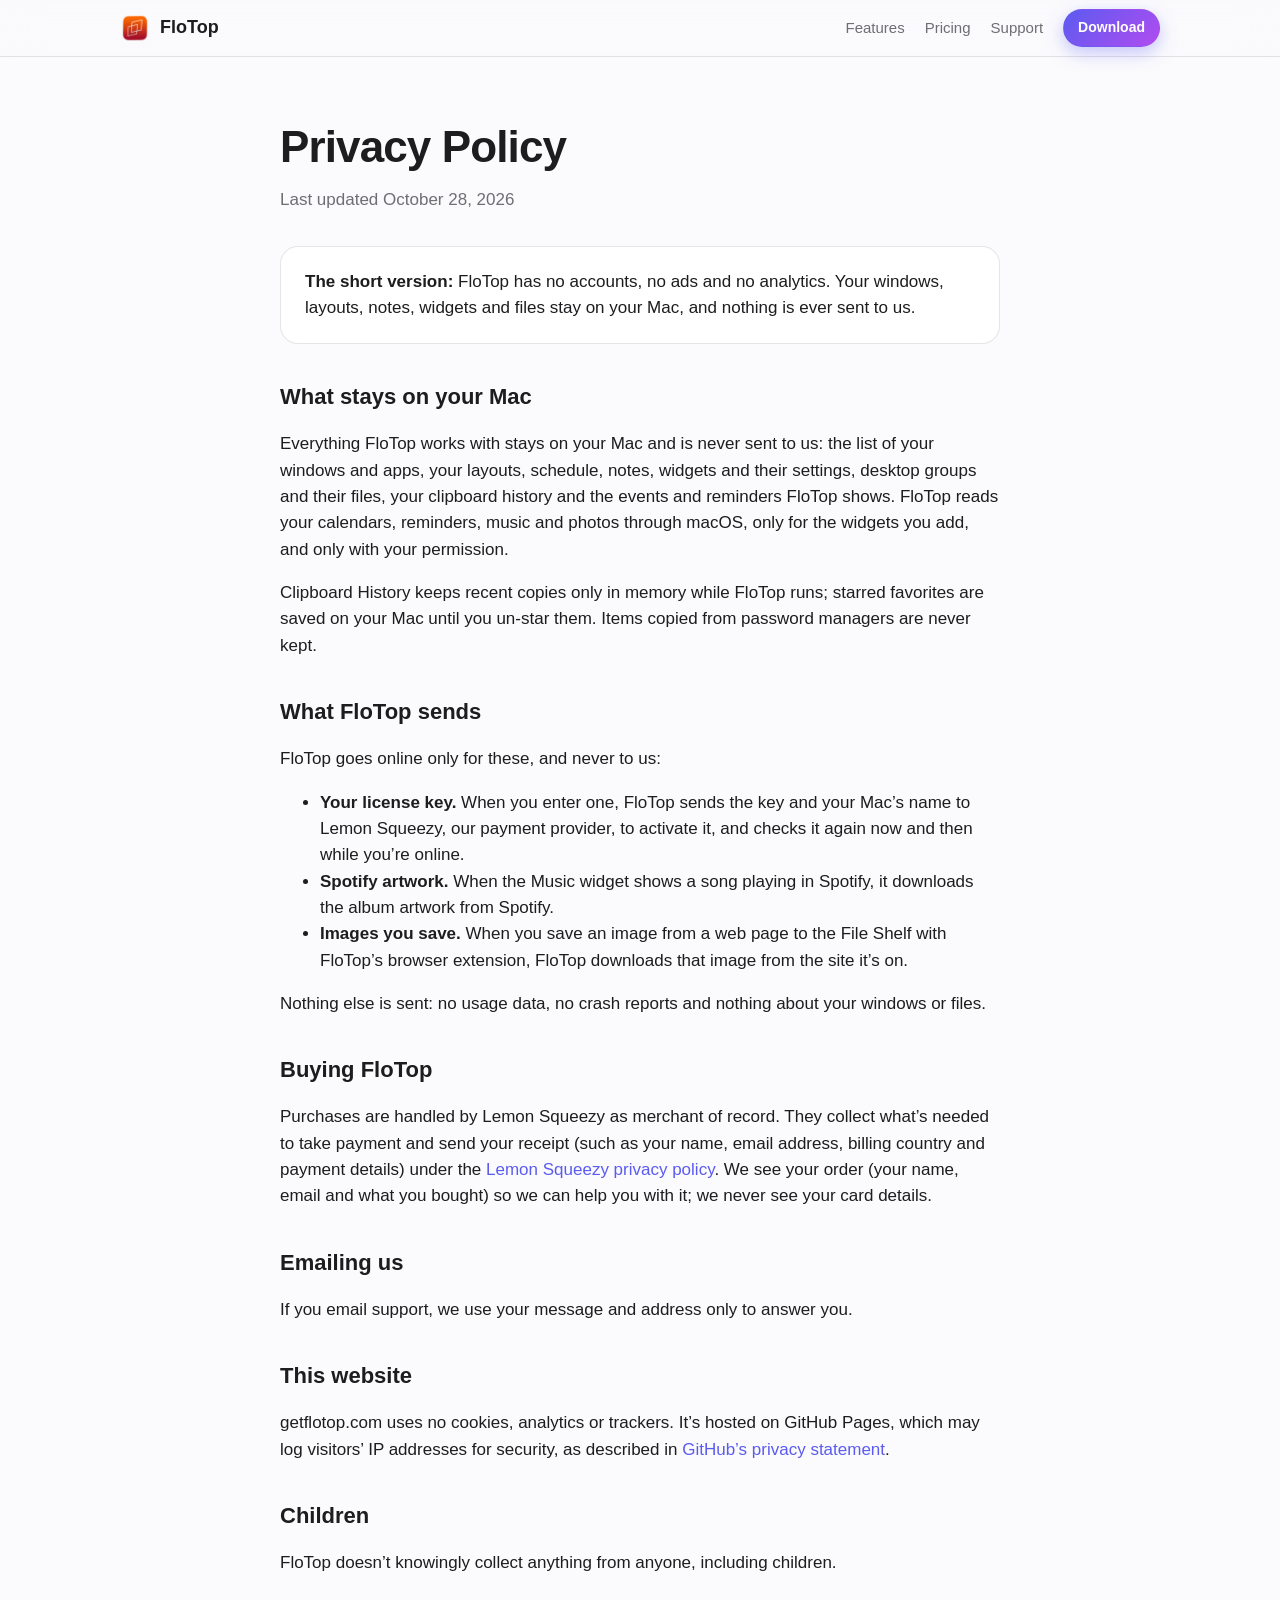
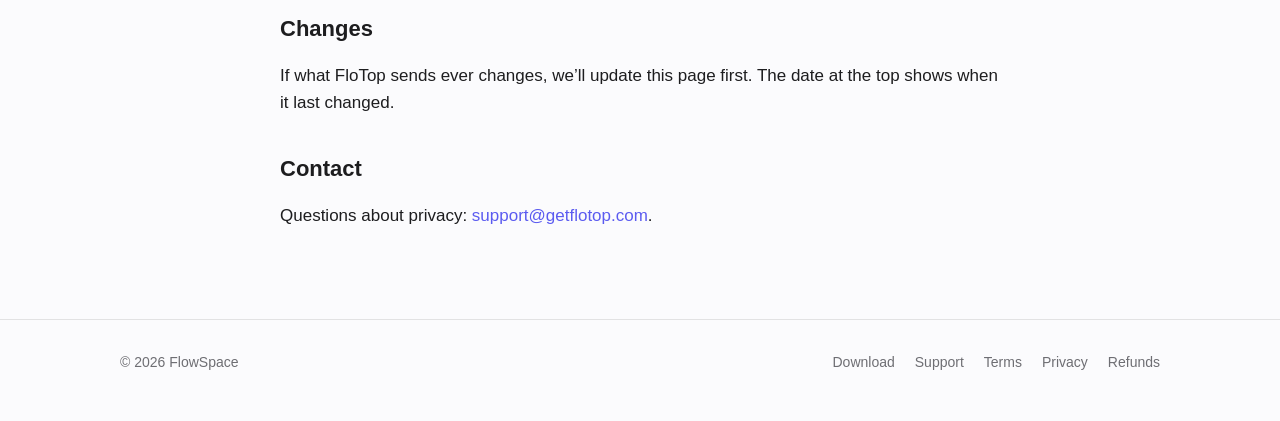
==== privacy.html @ 5213bc20 "Update the site (from 20735ac)" ====
<!doctype html>
<html lang="en">
<head>
  <meta charset="utf-8">
  <meta name="viewport" content="width=device-width, initial-scale=1">
  <title>FloTop Privacy Policy</title>
  <meta name="description" content="What FloTop and getflotop.com collect: as little as possible.">
  <link rel="icon" href="images/favicon.png">
  <link rel="stylesheet" href="style.css">
</head>
<body>
  <header class="site-header">
    <div class="wrap">
      <a class="brand" href="./"><img src="images/icon.png" alt="">FloTop</a>
      <nav class="site-nav">
        <a href="./#features" class="hide-small">Features</a>
        <a href="./#pricing">Pricing</a>
        <a href="support.html">Support</a>
        <a class="button primary small" href="download.html">Download</a>
      </nav>
    </div>
  </header>

  <main class="page">
    <div class="wrap narrow">
      <h1>Privacy Policy</h1>
      <p class="updated">Last updated October 28, 2026</p>

      <div class="callout">
        <p style="margin:0"><strong>The short version:</strong> FloTop has no accounts, no ads and no analytics. Your windows, layouts, notes, widgets and files stay on your Mac, and nothing is ever sent to us.</p>
      </div>

      <h2>What stays on your Mac</h2>
      <p>Everything FloTop works with stays on your Mac and is never sent to us: the list of your windows and apps, your layouts, schedule, notes, widgets and their settings, desktop groups and their files, your clipboard history and the events and reminders FloTop shows. FloTop reads your calendars, reminders, music and photos through macOS, only for the widgets you add, and only with your permission.</p>
      <p>Clipboard History keeps recent copies only in memory while FloTop runs; starred favorites are saved on your Mac until you un-star them. Items copied from password managers are never kept.</p>

      <h2>What FloTop sends</h2>
      <p>FloTop goes online only for these, and never to us:</p>
      <ul>
        <li><strong>Your license key.</strong> When you enter one, FloTop sends the key and your Mac’s name to Lemon Squeezy, our payment provider, to activate it, and checks it again now and then while you’re online.</li>
        <li><strong>Spotify artwork.</strong> When the Music widget shows a song playing in Spotify, it downloads the album artwork from Spotify.</li>
        <li><strong>Images you save.</strong> When you save an image from a web page to the File Shelf with FloTop’s browser extension, FloTop downloads that image from the site it’s on.</li>
      </ul>
      <p>Nothing else is sent: no usage data, no crash reports and nothing about your windows or files.</p>

      <h2>Buying FloTop</h2>
      <p>Purchases are handled by Lemon Squeezy as merchant of record. They collect what’s needed to take payment and send your receipt (such as your name, email address, billing country and payment details) under the <a href="https://www.lemonsqueezy.com/privacy">Lemon Squeezy privacy policy</a>. We see your order (your name, email and what you bought) so we can help you with it; we never see your card details.</p>

      <h2>Emailing us</h2>
      <p>If you email support, we use your message and address only to answer you.</p>

      <h2>This website</h2>
      <p>getflotop.com uses no cookies, analytics or trackers. It’s hosted on GitHub Pages, which may log visitors’ IP addresses for security, as described in <a href="https://docs.github.com/en/site-policy/privacy-policies/github-general-privacy-statement">GitHub’s privacy statement</a>.</p>

      <h2>Children</h2>
      <p>FloTop doesn’t knowingly collect anything from anyone, including children.</p>

      <h2>Changes</h2>
      <p>If what FloTop sends ever changes, we’ll update this page first. The date at the top shows when it last changed.</p>

      <h2>Contact</h2>
      <p>Questions about privacy: <a href="mailto:support@getflotop.com">support@getflotop.com</a>.</p>
    </div>
  </main>

  <footer class="site-footer">
    <div class="wrap">
      <span>© 2026 FlowSpace</span>
      <nav>
        <a href="download.html">Download</a>
        <a href="support.html">Support</a>
        <a href="terms.html">Terms</a>
        <a href="privacy.html">Privacy</a>
        <a href="refunds.html">Refunds</a>
      </nav>
    </div>
  </footer>
</body>
</html>
---- style.css ----
/* getflotop.com: one stylesheet for every page. Light and dark follow the visitor's Mac. */

:root {
  --bg: #fbfbfd;
  --bg-alt: #f2f2f7;
  --card: #ffffff;
  --text: #1d1d1f;
  --muted: #6e6e73;
  --line: rgba(0, 0, 0, 0.1);
  --accent: #5b5bf0;
  --accent-2: #b14cf0;
  --accent-text: #ffffff;
  --shadow: 0 12px 40px rgba(20, 20, 60, 0.12);
  --radius: 18px;
  color-scheme: light dark;
}

@media (prefers-color-scheme: dark) {
  :root {
    --bg: #0b0b0f;
    --bg-alt: #15151b;
    --card: #1c1c23;
    --text: #f5f5f7;
    --muted: #a1a1a6;
    --line: rgba(255, 255, 255, 0.12);
    --accent: #7c7cff;
    --accent-2: #c77dff;
    --shadow: 0 12px 40px rgba(0, 0, 0, 0.5);
  }
}

* { box-sizing: border-box; }

html { -webkit-text-size-adjust: 100%; }

body {
  margin: 0;
  background: var(--bg);
  color: var(--text);
  font: 17px/1.55 -apple-system, BlinkMacSystemFont, "SF Pro Text", "Helvetica Neue", Helvetica, Arial, sans-serif;
  -webkit-font-smoothing: antialiased;
}

a { color: var(--accent); text-decoration: none; }
a:hover { text-decoration: underline; }

img { max-width: 100%; height: auto; }

.wrap { max-width: 1080px; margin: 0 auto; padding: 0 20px; }
.narrow { max-width: 760px; }

/* Header */

.site-header {
  position: sticky;
  top: 0;
  z-index: 10;
  background: color-mix(in srgb, var(--bg) 80%, transparent);
  backdrop-filter: saturate(180%) blur(18px);
  -webkit-backdrop-filter: saturate(180%) blur(18px);
  border-bottom: 1px solid var(--line);
}

.site-header .wrap {
  display: flex;
  align-items: center;
  gap: 24px;
  height: 56px;
}

.brand {
  display: flex;
  align-items: center;
  gap: 10px;
  font-weight: 650;
  font-size: 18px;
  color: var(--text);
}
.brand:hover { text-decoration: none; }
.brand img { width: 30px; height: 30px; }

.site-nav { display: flex; gap: 20px; margin-left: auto; align-items: center; }
.site-nav a { color: var(--muted); font-size: 15px; }
.site-nav a:hover, .site-nav a[aria-current="page"] { color: var(--text); text-decoration: none; }

/* Buttons */

.button {
  display: inline-flex;
  align-items: center;
  justify-content: center;
  gap: 8px;
  padding: 12px 22px;
  border-radius: 999px;
  font-weight: 600;
  font-size: 16px;
  border: 1px solid transparent;
  cursor: pointer;
}
.button:hover { text-decoration: none; filter: brightness(1.06); }
.button.primary {
  background: linear-gradient(135deg, var(--accent), var(--accent-2));
  color: var(--accent-text);
  box-shadow: 0 6px 18px color-mix(in srgb, var(--accent) 35%, transparent);
}
.button.secondary { background: var(--card); color: var(--text); border-color: var(--line); }
.button.small { padding: 7px 14px; font-size: 14px; }

/* Hero */

.hero { padding: 72px 0 40px; text-align: center; }
.hero .icon { width: 128px; height: 128px; filter: drop-shadow(0 12px 24px rgba(0, 0, 0, 0.18)); }
.hero h1 {
  font-size: clamp(38px, 6vw, 64px);
  line-height: 1.05;
  letter-spacing: -0.02em;
  margin: 18px 0 14px;
}
.gradient-text {
  background: linear-gradient(135deg, var(--accent), var(--accent-2));
  -webkit-background-clip: text;
  background-clip: text;
  color: transparent;
}
.hero p.lead { font-size: clamp(18px, 2.2vw, 22px); color: var(--muted); max-width: 680px; margin: 0 auto 28px; }
.hero .actions { display: flex; gap: 12px; justify-content: center; flex-wrap: wrap; }
.hero .fineprint { color: var(--muted); font-size: 14px; margin-top: 14px; }

/* An illustration of the tab bar (not a screenshot). */

.mock {
  margin: 48px auto 0;
  max-width: 920px;
  border-radius: 14px;
  overflow: hidden;
  background: linear-gradient(160deg, #4b6cb7, #8e54e9 55%, #f093fb);
  box-shadow: var(--shadow);
  aspect-ratio: 16 / 7;
  position: relative;
}
.mock .menubar {
  height: 24px;
  background: rgba(255, 255, 255, 0.35);
  backdrop-filter: blur(10px);
}
.mock .tabbar {
  display: flex;
  gap: 6px;
  padding: 6px 8px;
  margin: 6px 8px 0;
  border-radius: 10px;
  background: rgba(255, 255, 255, 0.55);
  backdrop-filter: blur(12px);
  overflow: hidden;
}
.mock .tab {
  display: flex;
  align-items: center;
  gap: 6px;
  padding: 4px 10px;
  border-radius: 7px;
  font-size: 12px;
  color: #1d1d1f;
  white-space: nowrap;
  min-width: 0;
}
.mock .tab i { width: 14px; height: 14px; border-radius: 4px; flex: none; display: inline-block; }
.mock .tab.on { background: rgba(255, 255, 255, 0.9); box-shadow: 0 1px 3px rgba(0, 0, 0, 0.15); }
.mock .sidebar {
  position: absolute;
  right: 12px;
  top: 74px;
  width: 26%;
  display: grid;
  gap: 8px;
}
.mock .card {
  background: rgba(255, 255, 255, 0.6);
  backdrop-filter: blur(12px);
  border-radius: 12px;
  height: 64px;
}
.mock .card.tall { height: 110px; }
.mock .window {
  position: absolute;
  left: 7%;
  top: 92px;
  width: 52%;
  height: 52%;
  border-radius: 10px;
  background: rgba(255, 255, 255, 0.82);
  box-shadow: 0 10px 30px rgba(0, 0, 0, 0.25);
}

/* Sections */

section { padding: 64px 0; }
section.alt { background: var(--bg-alt); }
section h2 {
  font-size: clamp(28px, 4vw, 40px);
  letter-spacing: -0.015em;
  line-height: 1.15;
  margin: 0 0 12px;
  text-align: center;
}
section .sub { text-align: center; color: var(--muted); max-width: 640px; margin: 0 auto 40px; font-size: 19px; }

.grid {
  display: grid;
  grid-template-columns: repeat(auto-fit, minmax(240px, 1fr));
  gap: 18px;
}

.feature {
  background: var(--card);
  border: 1px solid var(--line);
  border-radius: var(--radius);
  padding: 24px;
}
.feature .glyph {
  width: 44px;
  height: 44px;
  border-radius: 12px;
  display: grid;
  place-items: center;
  font-size: 22px;
  background: linear-gradient(135deg, color-mix(in srgb, var(--accent) 18%, transparent), color-mix(in srgb, var(--accent-2) 18%, transparent));
  margin-bottom: 14px;
}
.feature h3 { margin: 0 0 6px; font-size: 19px; }
.feature p { margin: 0; color: var(--muted); font-size: 16px; }

.widgets { display: flex; flex-wrap: wrap; gap: 8px; justify-content: center; max-width: 820px; margin: 0 auto; }
.chip {
  padding: 6px 14px;
  border-radius: 999px;
  background: var(--card);
  border: 1px solid var(--line);
  font-size: 15px;
}

/* Screenshots: a slot each until real ones are added. */

.shots { display: grid; grid-template-columns: repeat(auto-fit, minmax(300px, 1fr)); gap: 18px; }
.shot {
  border-radius: var(--radius);
  border: 1px solid var(--line);
  background: var(--card);
  overflow: hidden;
}
.shot img { display: block; width: 100%; }
.shot .placeholder {
  aspect-ratio: 16 / 10;
  display: grid;
  place-items: center;
  color: var(--muted);
  font-size: 14px;
  background: repeating-linear-gradient(135deg, var(--bg-alt) 0 12px, var(--card) 12px 24px);
}
.shot figcaption { padding: 12px 16px; color: var(--muted); font-size: 15px; }

/* Pricing */

.pricing { display: grid; grid-template-columns: repeat(auto-fit, minmax(280px, 1fr)); gap: 18px; max-width: 820px; margin: 0 auto; }
.plan {
  background: var(--card);
  border: 1px solid var(--line);
  border-radius: var(--radius);
  padding: 28px;
}
.plan.featured { border: 2px solid var(--accent); box-shadow: var(--shadow); }
.plan h3 { margin: 0; font-size: 20px; }
.plan .price { font-size: 40px; font-weight: 700; letter-spacing: -0.02em; margin: 8px 0 2px; }
.plan .price small { font-size: 16px; font-weight: 500; color: var(--muted); }
.plan .note { color: var(--muted); font-size: 15px; margin: 0 0 18px; }
.plan ul { list-style: none; padding: 0; margin: 0 0 22px; }
.plan li { padding: 7px 0 7px 28px; position: relative; border-top: 1px solid var(--line); font-size: 16px; }
.plan li::before { content: "✓"; position: absolute; left: 4px; color: var(--accent); font-weight: 700; }
.plan li.limit::before { content: "–"; color: var(--muted); }
.plan .button { width: 100%; }

/* Plain pages (policies, support, download) */

.page { padding: 56px 0 72px; }
.page h1 { font-size: clamp(32px, 5vw, 44px); letter-spacing: -0.02em; margin: 0 0 6px; }
.page .updated { color: var(--muted); margin: 0 0 32px; }
.page h2 { font-size: 22px; margin: 36px 0 8px; text-align: left; }
.page h3 { font-size: 18px; margin: 24px 0 6px; }
.page p, .page li { color: var(--text); }
.page .muted { color: var(--muted); }

.callout {
  background: var(--card);
  border: 1px solid var(--line);
  border-radius: var(--radius);
  padding: 22px 24px;
  margin: 24px 0;
}

details.faq {
  background: var(--card);
  border: 1px solid var(--line);
  border-radius: 14px;
  padding: 16px 20px;
  margin: 10px 0;
}
details.faq summary { cursor: pointer; font-weight: 600; }
details.faq p { margin: 10px 0 0; color: var(--muted); }

kbd {
  font: 14px/1 -apple-system, BlinkMacSystemFont, sans-serif;
  padding: 2px 6px;
  border-radius: 5px;
  border: 1px solid var(--line);
  background: var(--bg-alt);
}

/* Footer */

.site-footer { border-top: 1px solid var(--line); padding: 32px 0 48px; color: var(--muted); font-size: 14px; }
.site-footer .wrap { display: flex; flex-wrap: wrap; gap: 12px 28px; align-items: center; }
.site-footer nav { display: flex; flex-wrap: wrap; gap: 8px 20px; margin-left: auto; }
.site-footer a { color: var(--muted); }

@media (max-width: 640px) {
  .site-nav a.hide-small { display: none; }
  .site-nav { gap: 14px; }
  .hero { padding-top: 48px; }
  .mock { aspect-ratio: 4 / 3; }
  .mock .sidebar { width: 34%; }
  .site-footer nav { margin-left: 0; }
}
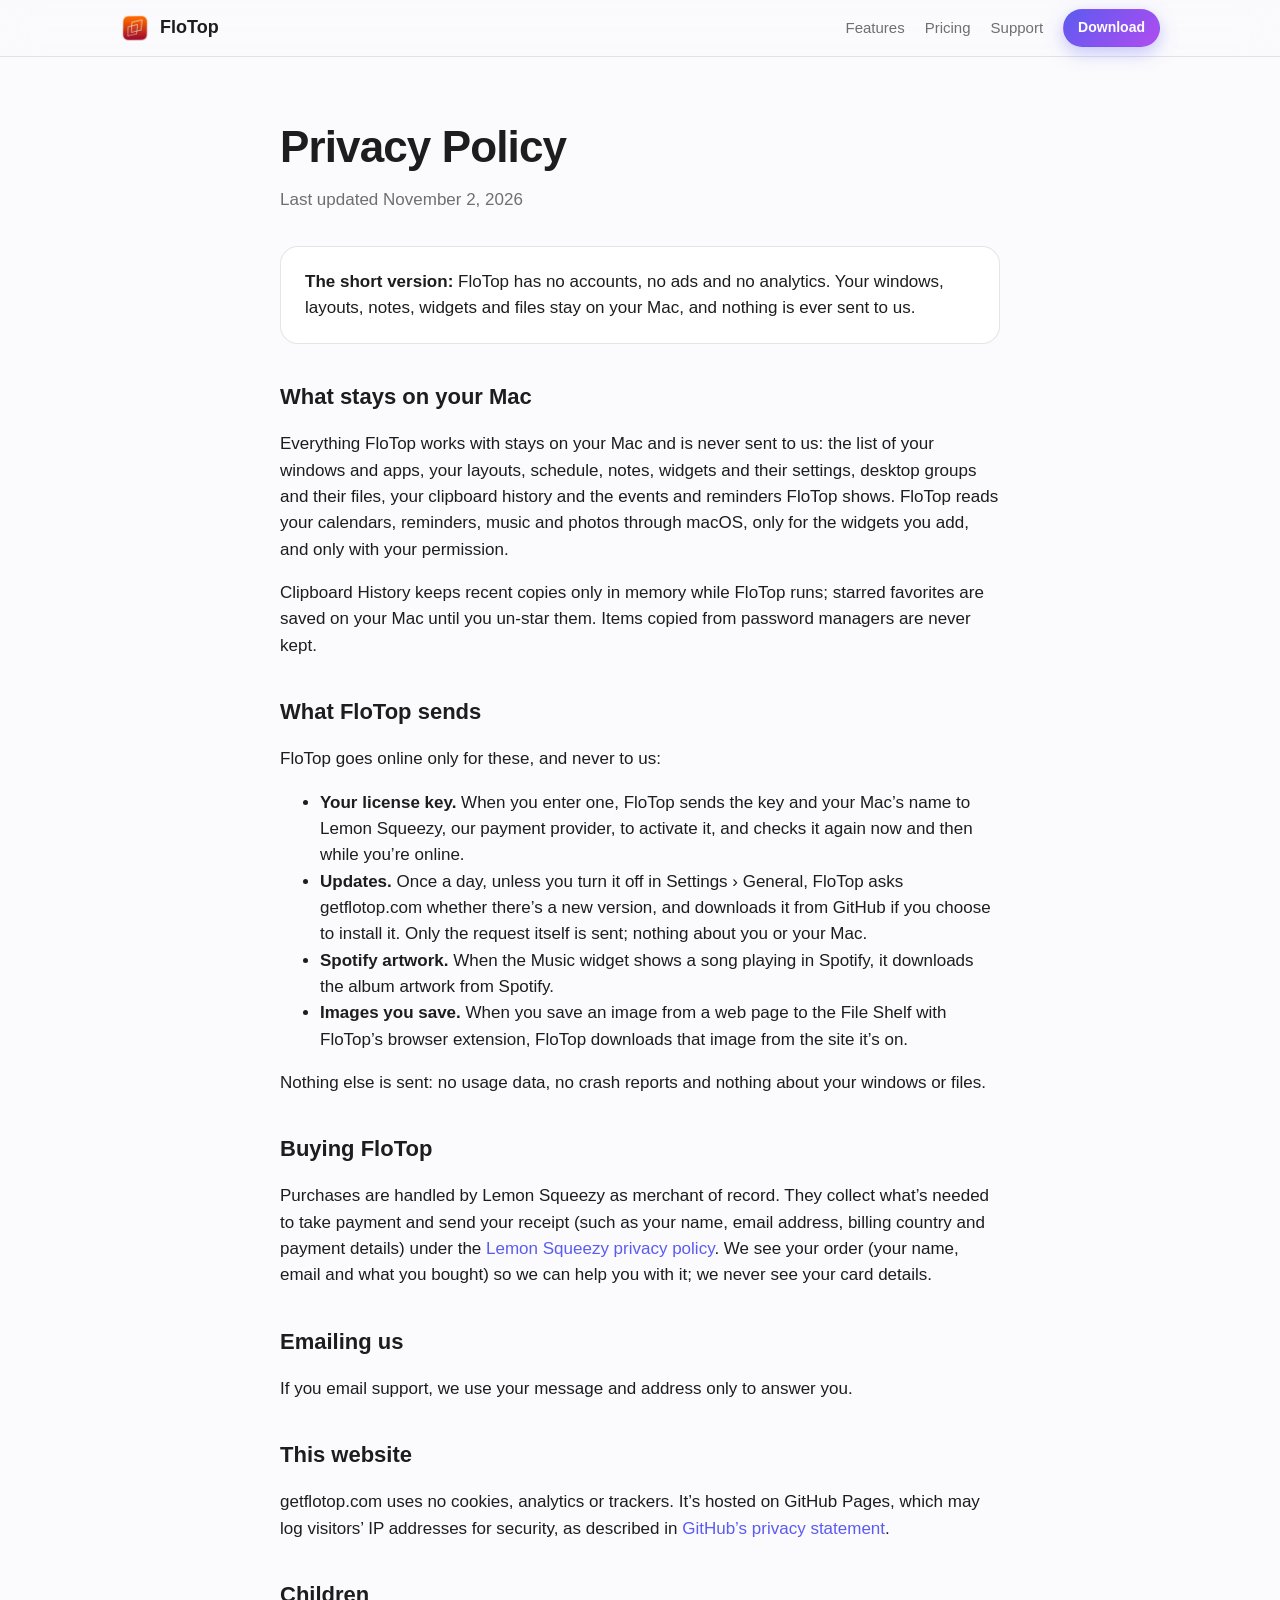
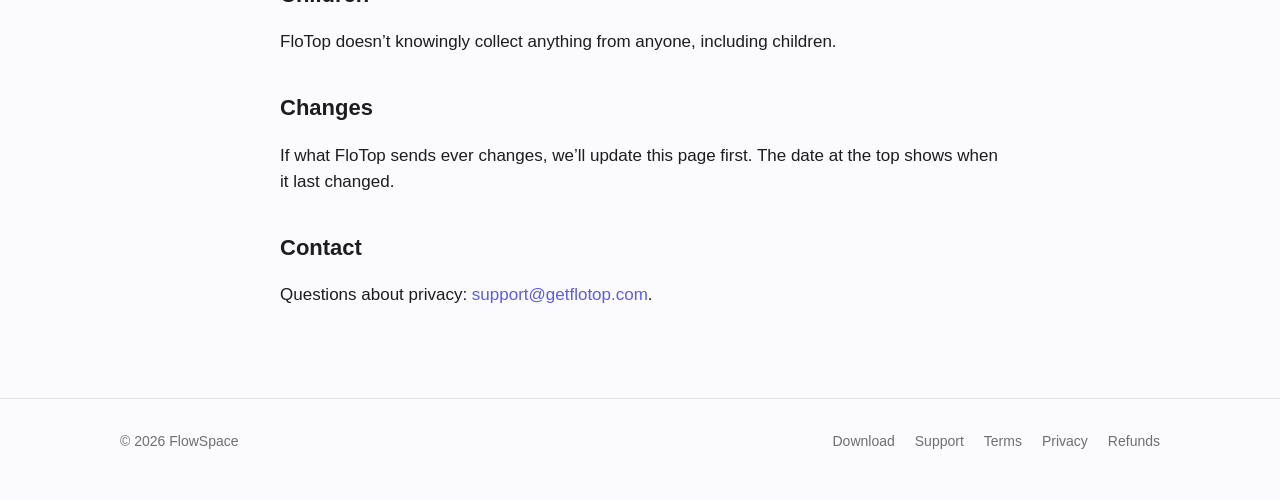
==== commit 5aa2d0a4: "Update the site (from db0a9e5)" ====
--- a/privacy.html
+++ b/privacy.html
@@ -24,7 +24,7 @@
   <main class="page">
     <div class="wrap narrow">
       <h1>Privacy Policy</h1>
-      <p class="updated">Last updated October 28, 2026</p>
+      <p class="updated">Last updated November 2, 2026</p>
 
       <div class="callout">
         <p style="margin:0"><strong>The short version:</strong> FloTop has no accounts, no ads and no analytics. Your windows, layouts, notes, widgets and files stay on your Mac, and nothing is ever sent to us.</p>
@@ -38,6 +38,7 @@
       <p>FloTop goes online only for these, and never to us:</p>
       <ul>
         <li><strong>Your license key.</strong> When you enter one, FloTop sends the key and your Mac’s name to Lemon Squeezy, our payment provider, to activate it, and checks it again now and then while you’re online.</li>
+        <li><strong>Updates.</strong> Once a day, unless you turn it off in Settings › General, FloTop asks getflotop.com whether there’s a new version, and downloads it from GitHub if you choose to install it. Only the request itself is sent; nothing about you or your Mac.</li>
         <li><strong>Spotify artwork.</strong> When the Music widget shows a song playing in Spotify, it downloads the album artwork from Spotify.</li>
         <li><strong>Images you save.</strong> When you save an image from a web page to the File Shelf with FloTop’s browser extension, FloTop downloads that image from the site it’s on.</li>
       </ul>
